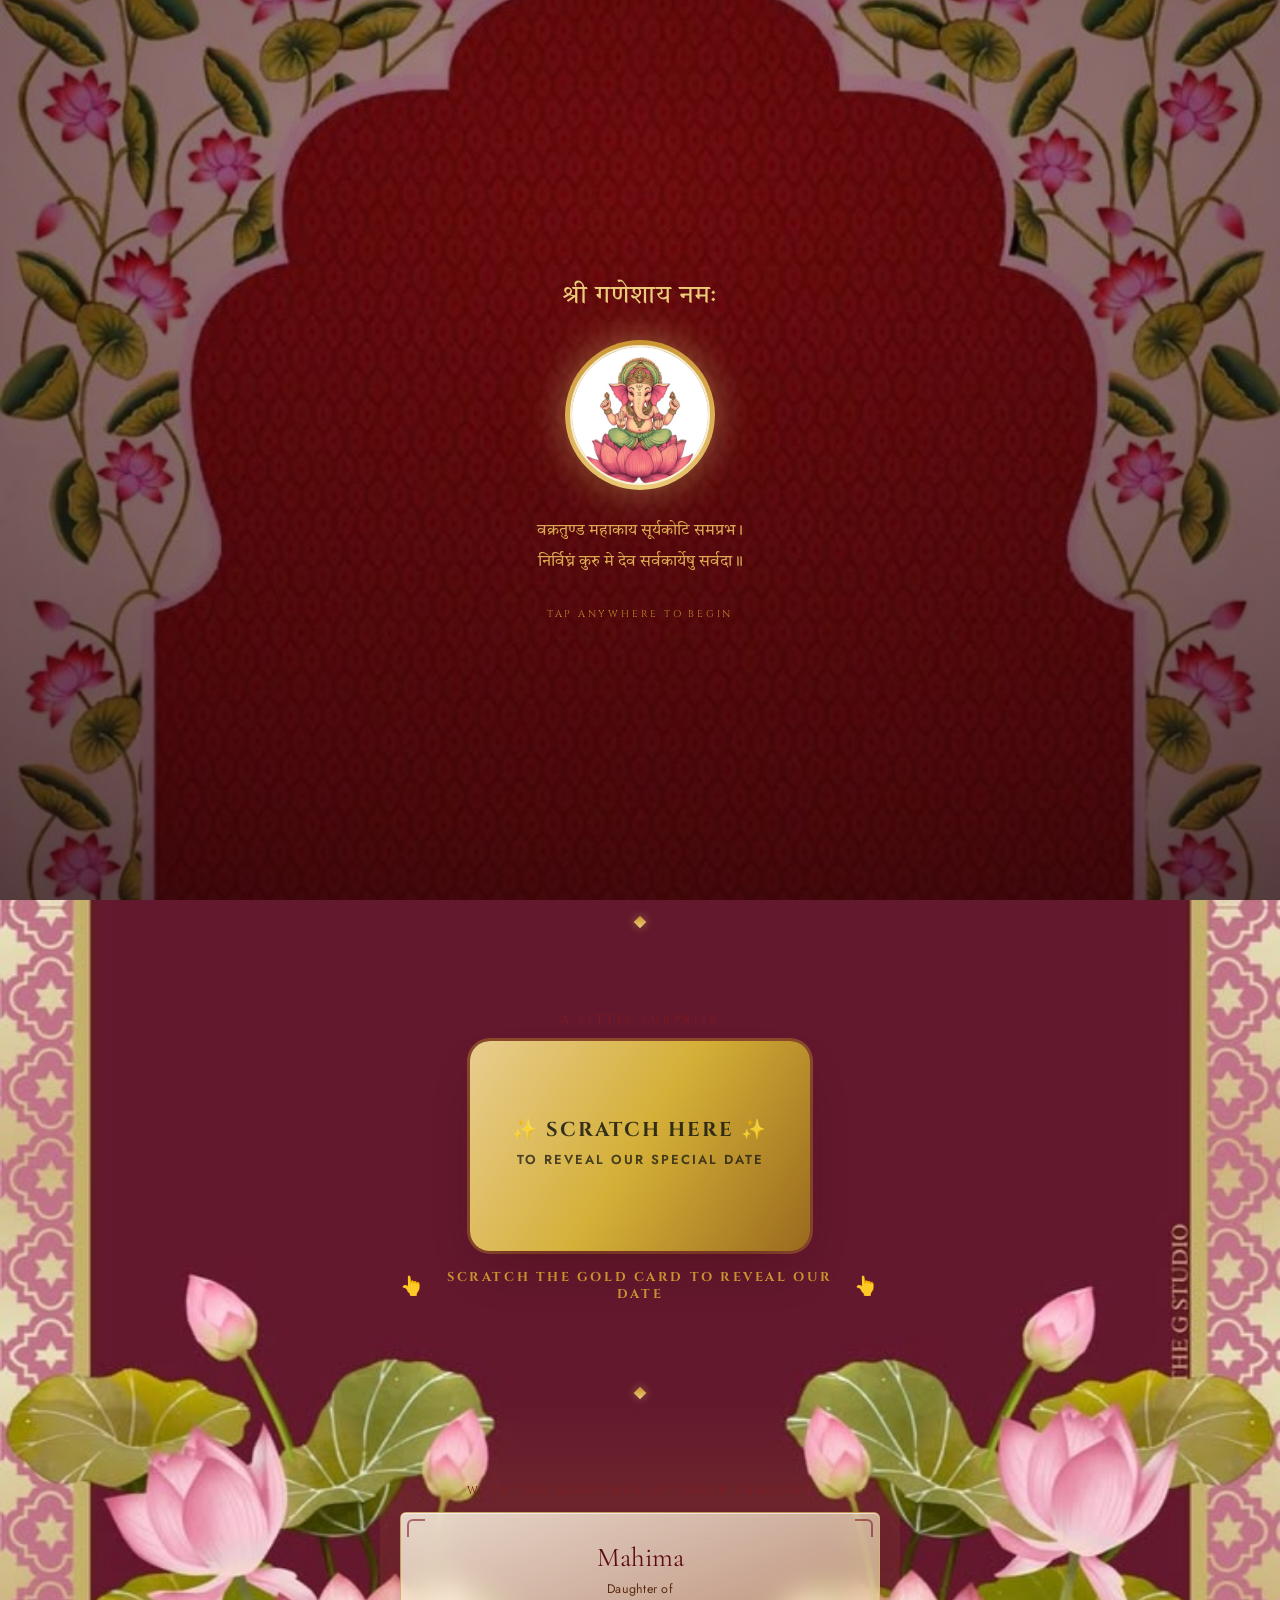
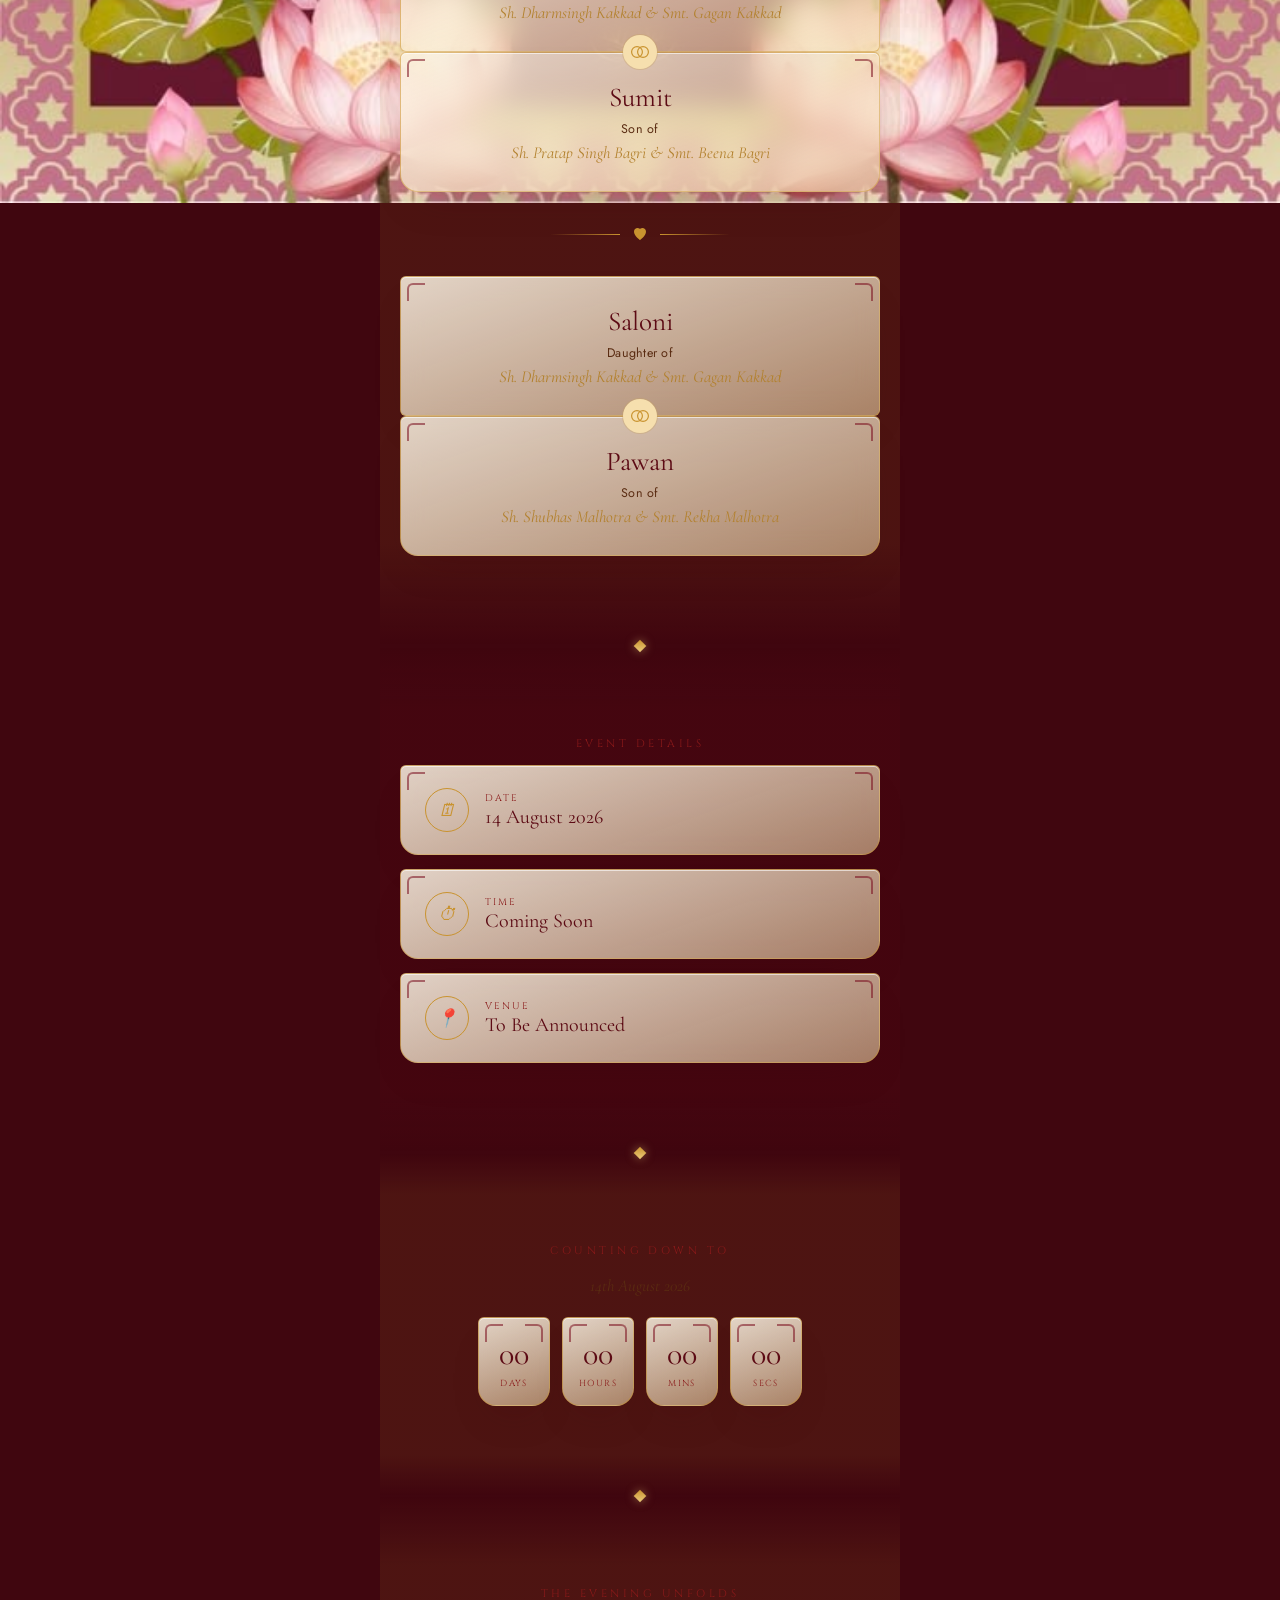
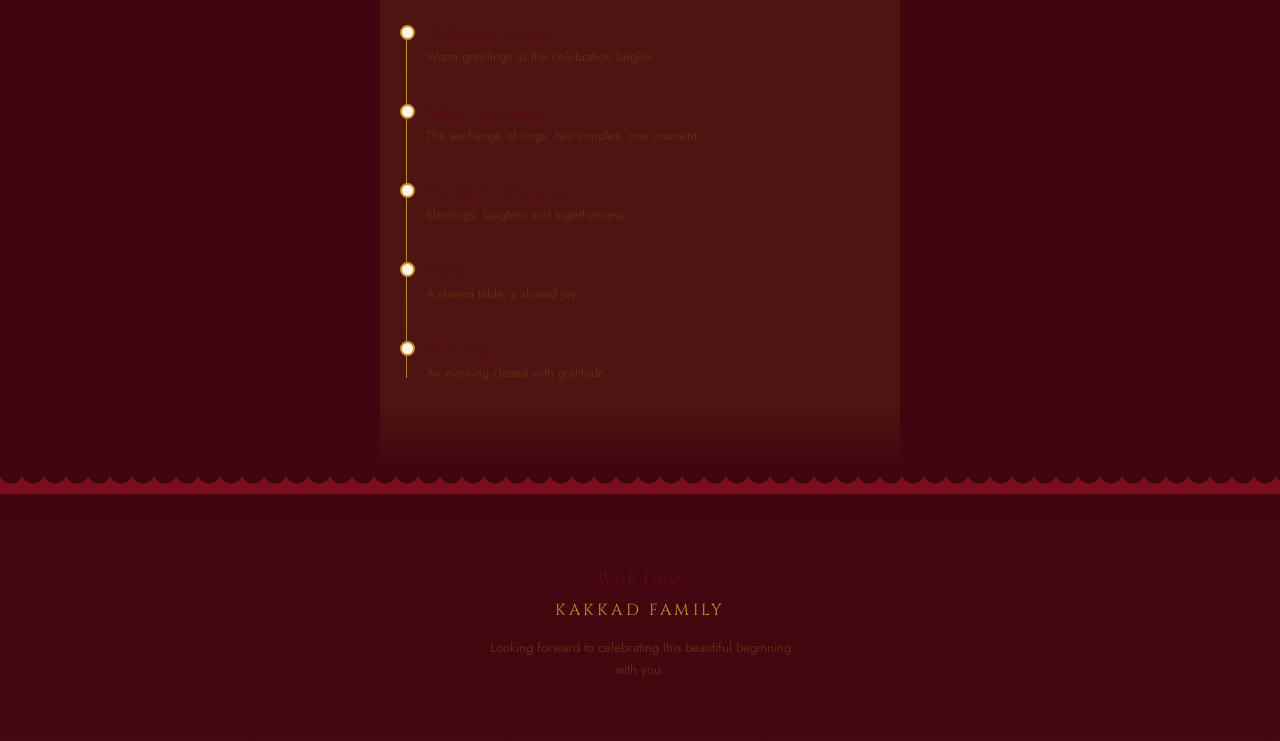
==== index (1).html @ 4d9c2ace "Add files via upload" ====
<!DOCTYPE html>
<html lang="en">
<head>
<meta charset="UTF-8">
<meta name="viewport" content="width=device-width, initial-scale=1.0, maximum-scale=1, user-scalable=no">
<title>Mahima &amp; Sumit • Saloni &amp; Pawan — Engagement</title>

<!-- ============================================================
     FONTS
     Cormorant Garamond  -> emotional display serif (names, shlok translation, big moments)
     Cinzel               -> ceremonial small caps for eyebrows / labels
     Jost                 -> clean body sans, mobile legible
     Tiro Devanagari Hindi-> for the Sanskrit invocation
============================================================ -->
<link rel="preconnect" href="https://fonts.googleapis.com">
<link rel="preconnect" href="https://fonts.gstatic.com" crossorigin>
<link href="https://fonts.googleapis.com/css2?family=Cormorant+Garamond:ital,wght@0,400;0,500;0,600;1,500&family=Cinzel:wght@500;600&family=Jost:wght@300;400;500&family=Tiro+Devanagari+Hindi&display=swap" rel="stylesheet">

<style>
/* ============================================================
   0. TOKENS
============================================================ */
:root{
  --forest:#5c0a14;
  --forest-2:#2b0509;
  --olive:#8a1a1a;
  --sage:#b3822f;
  --cream:#f6dfae;
  --ivory:#fdf6e6;
  --champagne:#c9932f;
  --champagne-soft:#eccb7a;
  --blush:#e7b95a;
  --beige:#d8b978;
  --ink:#2a1206;
  --ink-soft:#5a2c12;
  --maroon:#7a0d1e;
  --maroon-deep:#40060f;
  --royal-blue:#12305c;

  --display: 'Cormorant Garamond', serif;
  --eyebrow: 'Cinzel', serif;
  --body: 'Jost', sans-serif;
  --deva: 'Tiro Devanagari Hindi', serif;

  --ease: cubic-bezier(.22,.61,.36,1);
}

*{box-sizing:border-box; margin:0; padding:0;}
html{scroll-behavior:smooth;}
body{
  font-family:var(--body);
  color:var(--ink);
  overflow-x:hidden;
  -webkit-font-smoothing:antialiased;
  background-image:url('bg-maroon-lotus.jpg');
  background-size:cover;
  background-position:center top;
  background-repeat:no-repeat;
  background-attachment:fixed;
  background-color:var(--maroon-deep);
}
/* Soft dark veil over the real photo background so text stays readable */
body::before{
  content:'';
  position:fixed; inset:0; z-index:0; pointer-events:none;
  background:
    linear-gradient(180deg, rgba(20,3,7,.55) 0%, rgba(20,3,7,.28) 14%, rgba(253,246,230,.94) 30%, rgba(253,246,230,.97) 92%, rgba(20,3,7,.35) 100%);
}
img{max-width:100%; display:block;}
section{position:relative; z-index:1; padding:90px 20px; max-width:520px; margin:0 auto;}

.eyebrow{
  font-family:var(--eyebrow);
  letter-spacing:.32em;
  font-size:.68rem;
  text-transform:uppercase;
  color:var(--olive);
  text-align:center;
  display:block;
  margin-bottom:14px;
}
.divider{
  width:1px; height:46px;
  background:linear-gradient(to bottom, transparent, var(--champagne), transparent);
  margin:26px auto;
}
.divider-h{
  width:70px; height:1px;
  background:linear-gradient(to right, transparent, var(--champagne), transparent);
  margin:22px auto;
}

@media (prefers-reduced-motion: reduce){
  *{animation-duration:.001ms !important; animation-iteration-count:1 !important; transition-duration:.001ms !important;}
}

/* ============================================================
   0b. JHAROKHA ARCADE BAND — a repeating carved-arch balustrade,
   used to frame the top and bottom of the page like a palace facade
============================================================ */
.jharokha-arcade{
  position:relative; z-index:1;
  height:22px; width:100%;
  background-color: var(--maroon);
  -webkit-mask-image: radial-gradient(circle at 11px 22px, transparent 11px, #000 12px);
  mask-image: radial-gradient(circle at 11px 22px, transparent 11px, #000 12px);
  -webkit-mask-size:22px 22px; mask-size:22px 22px;
  -webkit-mask-repeat:repeat-x; mask-repeat:repeat-x;
  box-shadow:0 2px 10px rgba(64,6,15,.35);
}
.jharokha-arcade.flip{
  transform:scaleY(-1);
}

/* ============================================================
   1. AMBIENT FLORAL / PARTICLE LAYER (shared across page)
============================================================ */
#ambient{
  position:fixed; inset:0; pointer-events:none; z-index:2; overflow:hidden;
}
.leaf, .petal{
  position:absolute; opacity:0; will-change:transform, opacity;
  animation: drift 16s linear infinite;
}
@keyframes drift{
  0%{ transform:translateY(-8vh) translateX(0) rotate(0deg); opacity:0; }
  8%{ opacity:.55; }
  92%{ opacity:.4; }
  100%{ transform:translateY(108vh) translateX(24px) rotate(200deg); opacity:0; }
}

/* ============================================================
   2. OPENING SEQUENCE
============================================================ */
#intro{
  position:fixed; inset:0; z-index:100;
  background-image:url('bg-red-lotus.jpg');
  background-size:cover;
  background-position:center;
  display:flex; align-items:center; justify-content:center;
  transition:opacity 1.4s var(--ease), visibility 1.4s var(--ease);
}
#intro::before{
  content:'';
  position:absolute; inset:0; pointer-events:none;
  background:radial-gradient(120% 120% at 50% 20%, rgba(20,3,7,.35) 0%, rgba(20,3,7,.62) 60%, rgba(20,3,7,.85) 100%);
}
#intro.hide{opacity:0; visibility:hidden; pointer-events:none;}
.intro-inner{
  text-align:center; padding:32px; max-width:420px;
  opacity:0; transform:translateY(14px);
  animation: introFade 1.4s var(--ease) forwards;
}
@keyframes introFade{ to{opacity:1; transform:translateY(0);} }

.intro-mantra{
  font-family:var(--deva);
  font-size:1.65rem;
  color:var(--champagne-soft);
  letter-spacing:.02em;
  margin-bottom:26px;
}
.ganesh-frame{
  width:150px; height:150px; border-radius:50%;
  margin:0 auto 26px;
  padding:5px;
  background:conic-gradient(from 0deg, var(--champagne), var(--champagne-soft), var(--champagne));
  box-shadow:0 0 34px rgba(201,164,99,.45), 0 0 70px rgba(201,164,99,.18);
  animation: floatY 5s ease-in-out infinite;
}
.ganesh-frame .inner{
  width:100%; height:100%; border-radius:50%; overflow:hidden;
  border:2px solid rgba(251,248,240,.85);
}
.ganesh-frame img{ width:100%; height:100%; object-fit:cover; }
@keyframes floatY{ 0%,100%{transform:translateY(0);} 50%{transform:translateY(-10px);} }

.intro-shlok{
  font-family:var(--deva);
  font-size:1rem;
  line-height:1.9;
  color:var(--blush);
  opacity:0;
  animation: shlokFade 1.6s var(--ease) forwards;
  animation-delay:1.1s;
}
@keyframes shlokFade{ to{opacity:.92;} }

.intro-tap{
  margin-top:30px;
  font-family:var(--eyebrow);
  font-size:.62rem;
  letter-spacing:.28em;
  text-transform:uppercase;
  color:var(--champagne);
  opacity:0;
  animation: shlokFade 1.2s var(--ease) forwards;
  animation-delay:2.6s;
}

/* ============================================================
   3. HERO / INVITATION
============================================================ */
#hero{
  min-height:100vh;
  display:flex; flex-direction:column; align-items:center; justify-content:center;
  text-align:center;
  padding-top:70px;
}
.hero-illustration{
  display:flex; align-items:center; justify-content:center;
  margin-bottom:8px;
  position:relative;
}
/* Jharokha arch — a carved palace-window silhouette framing the couple portrait */
.hero-illustration::before{
  content:'';
  position:absolute;
  top:-14px; left:50%; transform:translateX(-50%);
  width:236px; height:260px;
  background:
    radial-gradient(120% 90% at 50% 38%, rgba(253,246,230,.9), rgba(253,246,230,0) 62%);
  border:2px solid var(--champagne);
  border-radius:118px 118px 14px 14px;
  box-shadow:
    0 0 0 6px rgba(122,13,30,.06),
    inset 0 0 0 1px rgba(122,13,30,.25),
    0 18px 40px -18px rgba(64,6,15,.45);
  pointer-events:none;
}
.hero-illustration::after{
  content:'';
  position:absolute;
  top:-4px; left:50%; transform:translateX(-50%);
  width:216px; height:240px;
  border:1px dashed rgba(122,13,30,.35);
  border-radius:108px 108px 10px 10px;
  pointer-events:none;
}
.couple-illustration{
  width:200px; height:auto;
  filter:drop-shadow(0 18px 26px rgba(64,6,15,.28));
  animation: floatY 6s ease-in-out infinite;
  position:relative;
  border-radius:100px 100px 8px 8px;
}

.hero-kicker{
  font-family:var(--eyebrow);
  font-size:.66rem;
  letter-spacing:.3em;
  text-transform:uppercase;
  color:var(--olive);
  margin:22px 0 6px;
}
.hero-line{
  font-family:var(--display);
  font-style:italic;
  font-size:1.05rem;
  color:var(--ink-soft);
  line-height:1.7;
  max-width:340px;
  margin:0 auto 8px;
}
.hero-names{
  font-family:var(--display);
  font-size:2.5rem;
  color:var(--forest);
  line-height:1.25;
  margin:14px 0;
}
.hero-names .amp{ color:var(--champagne); font-style:italic; font-size:1.6rem; }
.hero-and{
  font-family:var(--eyebrow);
  font-size:.7rem;
  letter-spacing:.3em;
  color:var(--sage);
  margin:8px 0;
}

.reveal{
  opacity:0; transform:translateY(26px);
  transition:opacity 1s var(--ease), transform 1s var(--ease);
}
.reveal.in{ opacity:1; transform:translateY(0); }

/* ============================================================
   4. GLASS CARD (shared)
============================================================ */
.glass{
  background:linear-gradient(160deg, rgba(253,246,230,.85), rgba(246,223,174,.55));
  backdrop-filter:blur(14px);
  -webkit-backdrop-filter:blur(14px);
  border:1px solid rgba(201,147,47,.5);
  border-radius:6px 6px 18px 18px;
  box-shadow:0 20px 40px -20px rgba(64,6,15,.35), inset 0 1px 0 rgba(255,255,255,.6);
  position:relative;
}
/* carved jharokha corner brackets */
.glass::before, .glass::after{
  content:'';
  position:absolute; top:6px; width:16px; height:16px;
  border-top:2px solid var(--maroon); pointer-events:none; opacity:.55;
}
.glass::before{ left:6px; border-left:2px solid var(--maroon); border-radius:6px 0 0 0; }
.glass::after{ right:6px; border-right:2px solid var(--maroon); border-radius:0 6px 0 0; }

/* ============================================================
   5. SCRATCH CARD
============================================================ */
#scratch-section{ text-align:center; }
.scratch-wrap{
  position:relative;
  width:100%; max-width:340px; height:210px;
  margin:0 auto;
  border-radius:20px;
  overflow:hidden;
  box-shadow:0 24px 50px -18px rgba(64,6,15,.45), 0 0 0 3px rgba(201,147,47,.4);
  animation: scratchGlow 2.2s ease-in-out infinite;
}
@keyframes scratchGlow{
  0%,100%{ box-shadow:0 24px 50px -18px rgba(64,6,15,.45), 0 0 0 3px rgba(201,147,47,.35), 0 0 18px 2px rgba(201,147,47,.25); }
  50%{ box-shadow:0 24px 50px -18px rgba(64,6,15,.45), 0 0 0 3px rgba(201,147,47,.7), 0 0 32px 8px rgba(201,147,47,.6); }
}
.scratch-reveal{
  position:absolute; inset:0;
  display:flex; flex-direction:column; align-items:center; justify-content:center;
  background:linear-gradient(160deg, var(--forest-2), var(--forest));
  color:var(--champagne-soft);
}
.scratch-reveal .date-big{
  font-family:var(--display); font-size:2.5rem; color:var(--ivory); margin:6px 0;
}
.scratch-reveal .date-sub{
  font-family:var(--eyebrow); font-size:.62rem; letter-spacing:.28em; text-transform:uppercase;
}
#scratch-canvas{
  position:absolute; inset:0; touch-action:none; cursor:pointer;
}
.scratch-hint{
  margin-top:18px;
  font-family:var(--eyebrow);
  font-size:.8rem;
  letter-spacing:.2em;
  color:var(--champagne);
  text-transform:uppercase;
  font-weight:700;
  display:flex;
  align-items:center;
  justify-content:center;
  gap:10px;
  animation: hintPulse 1.6s ease-in-out infinite;
}
.scratch-hint .finger{
  font-size:1.15rem;
  animation: fingerTap 1.6s ease-in-out infinite;
}
@keyframes hintPulse{
  0%,100%{ opacity:.7; transform:scale(1); }
  50%{ opacity:1; transform:scale(1.06); }
}
@keyframes fingerTap{
  0%,100%{ transform:translateY(0) rotate(0deg); }
  50%{ transform:translateY(4px) rotate(-8deg); }
}
.sparkle{
  position:absolute; width:6px; height:6px; border-radius:50%;
  background:var(--champagne-soft);
  opacity:0;
  pointer-events:none;
}

/* ============================================================
   5b. SECTION TINTS + ORNAMENTS (adds visual rhythm/depth)
============================================================ */
#family, #countdown, #timeline{
  background:linear-gradient(180deg, rgba(255,255,255,0) 0%, rgba(201,147,47,.10) 12%, rgba(201,147,47,.10) 88%, rgba(255,255,255,0) 100%);
}
#details{
  background:linear-gradient(180deg, rgba(255,255,255,0) 0%, rgba(122,13,30,.08) 12%, rgba(122,13,30,.08) 88%, rgba(255,255,255,0) 100%);
}
section::before{
  content:'';
  position:absolute; left:50%; top:0; transform:translate(-50%,-50%) rotate(45deg);
  width:9px; height:9px;
  background:linear-gradient(135deg, var(--champagne), var(--champagne-soft));
  box-shadow:0 0 10px rgba(201,164,99,.6);
}
#hero::before{ display:none; }

/* ============================================================
   6. FAMILY SECTION
============================================================ */
.family-grid{ display:flex; flex-direction:column; gap:18px; margin-top:10px; }
.family-card{
  padding:28px 24px; text-align:center;
}
.family-card .who{
  font-family:var(--display); font-size:1.7rem; color:var(--forest); margin-bottom:6px;
}
.family-card .rel{
  font-family:var(--body); font-size:.78rem; color:var(--ink-soft); letter-spacing:.02em;
}
.family-card .parents{
  font-family:var(--display); font-style:italic; font-size:1.05rem; color:var(--sage); margin-top:4px;
}

/* couple pairing — two family cards visually bound together as one unit */
.couple-pair{
  display:flex; flex-direction:column; align-items:stretch;
  position:relative;
}
.couple-pair .family-card{ position:relative; z-index:1; }
.couple-pair .family-card:first-child{ border-bottom-left-radius:6px; border-bottom-right-radius:6px; }
.couple-pair .family-card:last-child{ border-top-left-radius:6px; border-top-right-radius:6px; }
.pair-connector{
  display:flex; align-items:center; justify-content:center;
  height:0; position:relative; z-index:2;
  margin:0 auto;
}
.pair-connector svg{
  background:var(--cream);
  border-radius:50%;
  padding:5px;
  box-shadow:0 0 0 1px rgba(201,164,99,.35);
}

/* clear divider between the two couples */
.couple-divider{
  display:flex; align-items:center; justify-content:center; gap:12px;
  margin:34px 0;
}
.couple-divider .line{
  flex:1; max-width:70px; height:1px;
  background:linear-gradient(to right, transparent, var(--champagne));
}
.couple-divider .line:last-child{
  background:linear-gradient(to left, transparent, var(--champagne));
}

.family-heading{
  font-family:var(--eyebrow); font-size:.68rem; letter-spacing:.28em;
  text-transform:uppercase; color:var(--champagne); text-align:center; margin:36px 0 14px;
}
.family-heading:first-of-type{ margin-top:0; }

/* ============================================================
   7. EVENT DETAIL CARDS
============================================================ */
.details-grid{ display:flex; flex-direction:column; gap:14px; margin-top:10px; }
.detail-card{
  padding:22px 24px; display:flex; align-items:center; gap:16px;
}
.detail-icon{
  width:44px; height:44px; border-radius:50%; flex:none;
  border:1px solid var(--champagne);
  display:flex; align-items:center; justify-content:center;
  color:var(--champagne); font-family:var(--display); font-style:italic; font-size:1.1rem;
}
.detail-card .label{ font-family:var(--eyebrow); font-size:.6rem; letter-spacing:.2em; color:var(--olive); text-transform:uppercase; }
.detail-card .value{ font-family:var(--display); font-size:1.25rem; color:var(--forest); }

/* ============================================================
   8. COUNTDOWN
============================================================ */
#countdown{ text-align:center; }
.countdown-grid{ display:flex; justify-content:center; gap:12px; margin-top:16px; }
.count-box{
  width:72px; padding:16px 0; text-align:center;
}
.count-box .num{ font-family:var(--display); font-size:2rem; color:var(--forest); }
.count-box .lab{ font-family:var(--eyebrow); font-size:.55rem; letter-spacing:.16em; color:var(--olive); text-transform:uppercase; margin-top:4px; }

/* ============================================================
   9. TIMELINE
============================================================ */
.timeline{ position:relative; margin-top:20px; padding-left:26px; }
.timeline::before{
  content:''; position:absolute; left:6px; top:4px; bottom:4px; width:1px;
  background:linear-gradient(to bottom, var(--champagne), var(--sage));
}
.t-item{
  position:relative; padding-bottom:34px;
}
.t-item:last-child{ padding-bottom:0; }
.t-item::before{
  content:''; position:absolute; left:-26px; top:4px; width:11px; height:11px; border-radius:50%;
  background:var(--ivory); border:2px solid var(--champagne);
}
.t-item .t-title{ font-family:var(--display); font-size:1.25rem; color:var(--forest); }
.t-item .t-desc{ font-family:var(--body); font-size:.8rem; color:var(--ink-soft); margin-top:2px; }

/* ============================================================
   10. MUSIC BUTTON
============================================================ */
#music-btn{
  position:fixed; bottom:22px; right:20px; z-index:50;
  width:50px; height:50px; border-radius:50%;
  background:var(--forest); color:var(--champagne-soft);
  display:flex; align-items:center; justify-content:center;
  border:1px solid rgba(201,164,99,.5);
  box-shadow:0 10px 24px -8px rgba(64,6,15,.5);
  cursor:pointer;
}
#music-btn svg{ width:20px; height:20px; }
#music-btn .bar{ animation: eq 1s ease-in-out infinite; transform-origin:bottom; }
#music-btn.paused .bar{ animation-play-state:paused; }
@keyframes eq{ 0%,100%{transform:scaleY(.4);} 50%{transform:scaleY(1);} }

/* ============================================================
   11. FOOTER
============================================================ */
footer{
  text-align:center; padding:70px 20px 60px;
  background:linear-gradient(180deg, transparent, rgba(122,13,30,.08));
}
footer .with-love{ font-family:var(--display); font-style:italic; font-size:1.4rem; color:var(--forest); }
footer .fam-name{ font-family:var(--eyebrow); font-size:1rem; letter-spacing:.2em; color:var(--champagne); margin:8px 0 16px; text-transform:uppercase; }
footer .note{ font-family:var(--body); font-size:.82rem; color:var(--ink-soft); max-width:320px; margin:0 auto; line-height:1.7; }

/* small screens fine-tuning */
@media (max-width:360px){
  .hero-names{ font-size:2.1rem; }
  .scratch-wrap{ height:190px; }
}
</style>
</head>
<body>

<!-- ============================================================
     AMBIENT DECOR LAYER — floating leaves / petals, generated by JS
============================================================ -->
<div id="ambient"></div>
<div class="jharokha-arcade" aria-hidden="true"></div>

<!-- ============================================================
     OPENING SEQUENCE
============================================================ -->
<div id="intro">
  <div class="intro-inner">
    <div class="intro-mantra">श्री गणेशाय नमः</div>
    <div class="ganesh-frame">
      <div class="inner">
        <!-- Ganesh Ji image (provided by couple) -->
        <img src="[data-uri]" alt="Shree Ganesh">
      </div>
    </div>
    <div class="intro-shlok">
      वक्रतुण्ड महाकाय सूर्यकोटि समप्रभ।<br>
      निर्विघ्नं कुरु मे देव सर्वकार्येषु सर्वदा॥
    </div>
    <div class="intro-tap">Tap anywhere to begin</div>
  </div>
</div>

<!-- ============================================================
     HERO — INVITATION OPENING
============================================================ -->
<section id="hero">
  <div class="hero-illustration reveal">
    <!-- Couple illustration (provided by couple) -->
    <img src="[data-uri]" alt="Engagement illustration" class="couple-illustration">
  </div>

  <div class="eyebrow reveal">Together With Their Beloved Families</div>
  <p class="hero-line reveal">request the honour of your presence<br>to celebrate the Engagement Ceremony of</p>

  <div class="divider-h reveal"></div>

  <div class="hero-names reveal">Mahima <span class="amp">&amp;</span> Sumit</div>
  <div class="hero-and reveal">and</div>
  <div class="hero-names reveal">Saloni <span class="amp">&amp;</span> Pawan</div>

  <div class="divider reveal"></div>
  <div class="eyebrow reveal" style="margin-bottom:0;">A New Beginning, Together</div>
</section>

<!-- ============================================================
     SCRATCH CARD — signature interactive moment
============================================================ -->
<section id="scratch-section">
  <span class="eyebrow reveal">A Little Surprise</span>
  <div class="scratch-wrap reveal" id="scratchWrap">
    <div class="scratch-reveal">
      <div class="date-sub">Celebrate With Us</div>
      <div class="date-big">14 August 2026</div>
      <div class="date-sub">Save The Date</div>
    </div>
    <canvas id="scratch-canvas"></canvas>
  </div>
  <div class="scratch-hint reveal"><span class="finger">👆</span>Scratch the gold card to reveal our date<span class="finger">👆</span></div>
</section>

<!-- ============================================================
     FAMILY SECTION
============================================================ -->
<section id="family">
  <span class="eyebrow reveal">With The Blessings Of Their Families</span>

  <div class="couple-pair reveal">
    <div class="family-card glass">
      <div class="who">Mahima</div>
      <div class="rel">Daughter of</div>
      <div class="parents">Sh. Dharmsingh Kakkad &amp; Smt. Gagan Kakkad</div>
    </div>
    <div class="pair-connector">
      <svg viewBox="0 0 40 40" width="34" height="34"><circle cx="15" cy="20" r="9" fill="none" stroke="#c9932f" stroke-width="2"/><circle cx="25" cy="20" r="9" fill="none" stroke="#c9932f" stroke-width="2"/></svg>
    </div>
    <div class="family-card glass">
      <div class="who">Sumit</div>
      <div class="rel">Son of</div>
      <div class="parents">Sh. Pratap Singh Bagri &amp; Smt. Beena Bagri</div>
    </div>
  </div>

  <div class="couple-divider reveal">
    <span class="line"></span>
    <svg viewBox="0 0 24 24" width="16" height="16"><path d="M12 21C12 21 3 14.5 3 8.5C3 5 5.5 3 8.5 3C10.5 3 12 4.5 12 4.5C12 4.5 13.5 3 15.5 3C18.5 3 21 5 21 8.5C21 14.5 12 21 12 21Z" fill="#c9932f"/></svg>
    <span class="line"></span>
  </div>

  <div class="couple-pair reveal">
    <div class="family-card glass">
      <div class="who">Saloni</div>
      <div class="rel">Daughter of</div>
      <div class="parents">Sh. Dharmsingh Kakkad &amp; Smt. Gagan Kakkad</div>
    </div>
    <div class="pair-connector">
      <svg viewBox="0 0 40 40" width="34" height="34"><circle cx="15" cy="20" r="9" fill="none" stroke="#c9932f" stroke-width="2"/><circle cx="25" cy="20" r="9" fill="none" stroke="#c9932f" stroke-width="2"/></svg>
    </div>
    <div class="family-card glass">
      <div class="who">Pawan</div>
      <div class="rel">Son of</div>
      <div class="parents">Sh. Shubhas Malhotra &amp; Smt. Rekha Malhotra</div>
    </div>
  </div>
</section>

<!-- ============================================================
     EVENT DETAILS
============================================================ -->
<section id="details">
  <span class="eyebrow reveal">Event Details</span>
  <div class="details-grid">
    <div class="detail-card glass reveal">
      <div class="detail-icon">🗓</div>
      <div><div class="label">Date</div><div class="value">14 August 2026</div></div>
    </div>
    <div class="detail-card glass reveal">
      <div class="detail-icon">⏱</div>
      <div><div class="label">Time</div><div class="value">Coming Soon</div></div>
    </div>
    <div class="detail-card glass reveal">
      <div class="detail-icon">📍</div>
      <div><div class="label">Venue</div><div class="value">To Be Announced</div></div>
    </div>
  </div>
</section>

<!-- ============================================================
     COUNTDOWN
============================================================ -->
<section id="countdown">
  <span class="eyebrow reveal">Counting Down To</span>
  <p class="hero-line reveal" style="margin-bottom:0;">14th August 2026</p>
  <div class="countdown-grid reveal">
    <div class="count-box glass"><div class="num" id="cd-days">00</div><div class="lab">Days</div></div>
    <div class="count-box glass"><div class="num" id="cd-hours">00</div><div class="lab">Hours</div></div>
    <div class="count-box glass"><div class="num" id="cd-mins">00</div><div class="lab">Mins</div></div>
    <div class="count-box glass"><div class="num" id="cd-secs">00</div><div class="lab">Secs</div></div>
  </div>
</section>

<!-- ============================================================
     TIMELINE
============================================================ -->
<section id="timeline">
  <span class="eyebrow reveal">The Evening Unfolds</span>
  <div class="timeline">
    <div class="t-item reveal"><div class="t-title">Welcome Guests</div><div class="t-desc">Warm greetings as the celebration begins</div></div>
    <div class="t-item reveal"><div class="t-title">Ring Ceremony</div><div class="t-desc">The exchange of rings, two couples, one moment</div></div>
    <div class="t-item reveal"><div class="t-title">Family Celebration</div><div class="t-desc">Blessings, laughter and togetherness</div></div>
    <div class="t-item reveal"><div class="t-title">Dinner</div><div class="t-desc">A shared table, a shared joy</div></div>
    <div class="t-item reveal"><div class="t-title">Blessings</div><div class="t-desc">An evening closed with gratitude</div></div>
  </div>
</section>

<!-- ============================================================
     FOOTER
============================================================ -->
<div class="jharokha-arcade flip" aria-hidden="true"></div>
<footer>
  <div class="with-love reveal">With Love,</div>
  <div class="fam-name reveal">Kakkad Family</div>
  <p class="note reveal">Looking forward to celebrating this beautiful beginning with you.</p>
</footer>

<!-- ============================================================
     MUSIC TOGGLE — placeholder audio, replace src below
============================================================ -->
<div id="music-btn" class="paused" role="button" aria-label="Toggle music">
  <svg viewBox="0 0 24 24"><rect class="bar" x="4" y="10" width="3" height="8" fill="currentColor"/><rect class="bar" x="10.5" y="6" width="3" height="16" fill="currentColor" style="animation-delay:.2s"/><rect class="bar" x="17" y="9" width="3" height="10" fill="currentColor" style="animation-delay:.4s"/></svg>
</div>
<!-- Replace the src below with your own audio file -->
<audio id="bg-music" loop src="[data-uri]"></audio>

<script>
/* ============================================================
   1. INTRO SEQUENCE
============================================================ */
const intro = document.getElementById('intro');
function dismissIntro(){
  intro.classList.add('hide');
  document.body.style.overflow = 'auto';
}
document.body.style.overflow = 'hidden';
intro.addEventListener('click', dismissIntro);
setTimeout(dismissIntro, 5200); // auto-transition after the shlok has been read

/* ============================================================
   2. SCROLL REVEAL
============================================================ */
const revealEls = document.querySelectorAll('.reveal');
const io = new IntersectionObserver((entries)=>{
  entries.forEach(e=>{
    if(e.isIntersecting){ e.target.classList.add('in'); io.unobserve(e.target); }
  });
}, { threshold:.2 });
revealEls.forEach((el,i)=>{ el.style.transitionDelay = (i%4)*0.08 + 's'; io.observe(el); });

/* ============================================================
   3. AMBIENT FLOATING LEAVES / PETALS
============================================================ */
const ambient = document.getElementById('ambient');
const isMobile = window.innerWidth < 640;
const count = isMobile ? 8 : 14;
const shapes = [
  // paisley / mango motif (kairi), a classic Rajasthani ornament
  `<svg width="18" height="18" viewBox="0 0 24 24"><path d="M12 2C7 2 5 7 7 11C8.5 14 12 14 12 18C12 20 10 21 10 21C15 22 18 18 17 13C16 9 12 9 12 6C12 4.5 13 3 13 3C13 3 12.5 2 12 2Z" fill="#c9932f"/></svg>`,
  // small diya/petal
  `<svg width="14" height="14" viewBox="0 0 24 24"><ellipse cx="12" cy="12" rx="10" ry="6" fill="#7a0d1e" opacity=".65"/></svg>`,
  // tiny gold dot
  `<svg width="6" height="6" viewBox="0 0 10 10"><circle cx="5" cy="5" r="5" fill="#d4af37"/></svg>`
];
for(let i=0;i<count;i++){
  const el = document.createElement('div');
  el.className = Math.random() > .5 ? 'leaf' : 'petal';
  el.innerHTML = shapes[Math.floor(Math.random()*shapes.length)];
  el.style.left = Math.random()*100 + 'vw';
  el.style.top = (-10 - Math.random()*20) + 'vh';
  el.style.animationDuration = (14 + Math.random()*10) + 's';
  el.style.animationDelay = (Math.random()*14) + 's';
  ambient.appendChild(el);
}

/* ============================================================
   4. SCRATCH CARD
============================================================ */
const canvas = document.getElementById('scratch-canvas');
const ctx = canvas.getContext('2d');
const wrap = document.getElementById('scratchWrap');
let scratchDone = false;

function sizeCanvas(){
  const rect = wrap.getBoundingClientRect();
  canvas.width = rect.width;
  canvas.height = rect.height;
  drawScratchSurface();
}
function drawScratchSurface(){
  const g = ctx.createLinearGradient(0,0,canvas.width,canvas.height);
  g.addColorStop(0,'#e9cd8f');
  g.addColorStop(.5,'#d4af37');
  g.addColorStop(1,'#9a6a1e');
  ctx.fillStyle = g;
  ctx.fillRect(0,0,canvas.width,canvas.height);
  ctx.font = '700 20px Cinzel, serif';
  ctx.fillStyle = 'rgba(22,23,17,.85)';
  ctx.textAlign = 'center';
  ctx.letterSpacing = '2px';
  ctx.fillText('✨ SCRATCH HERE ✨', canvas.width/2, canvas.height/2 - 10);
  ctx.font = '600 13px Jost, sans-serif';
  ctx.fillStyle = 'rgba(22,23,17,.75)';
  ctx.fillText('TO REVEAL OUR SPECIAL DATE', canvas.width/2, canvas.height/2 + 18);
}
window.addEventListener('resize', sizeCanvas);
sizeCanvas();

function getPos(e){
  const rect = canvas.getBoundingClientRect();
  const t = e.touches ? e.touches[0] : e;
  return { x: t.clientX - rect.left, y: t.clientY - rect.top };
}
function scratchAt(x,y){
  ctx.globalCompositeOperation = 'destination-out';
  ctx.beginPath();
  ctx.arc(x,y,22,0,Math.PI*2);
  ctx.fill();
}
function checkRevealPercent(){
  const data = ctx.getImageData(0,0,canvas.width,canvas.height).data;
  let cleared = 0;
  const total = data.length/4;
  for(let i=3;i<data.length;i+=4*8){ if(data[i] < 40) cleared++; } // sample every 8th pixel for perf
  return cleared / (total/8);
}
let isDown = false;
function handleMove(e){
  if(!isDown || scratchDone) return;
  e.preventDefault();
  const p = getPos(e);
  scratchAt(p.x, p.y);
  if(checkRevealPercent() > 0.5){
    revealFully();
  }
}
canvas.addEventListener('mousedown', ()=>isDown=true);
canvas.addEventListener('mouseup', ()=>isDown=false);
canvas.addEventListener('mouseleave', ()=>isDown=false);
canvas.addEventListener('mousemove', handleMove);
canvas.addEventListener('touchstart', (e)=>{ isDown=true; handleMove(e); }, {passive:false});
canvas.addEventListener('touchend', ()=>isDown=false);
canvas.addEventListener('touchmove', handleMove, {passive:false});

function revealFully(){
  scratchDone = true;
  canvas.style.transition = 'opacity .8s ease';
  canvas.style.opacity = '0';
  setTimeout(()=> canvas.style.display='none', 800);
  spawnSparkles();
}

function spawnSparkles(){
  const colors = ['#d4af37','#eccb7a','#7a0d1e'];
  for(let i=0;i<26;i++){
    const s = document.createElement('div');
    const isFlower = Math.random() > .6;
    s.style.position = 'absolute';
    s.style.left = Math.random()*100 + '%';
    s.style.top = Math.random()*100 + '%';
    s.style.width = isFlower ? '10px' : '5px';
    s.style.height = s.style.width;
    s.style.borderRadius = '50%';
    s.style.background = colors[Math.floor(Math.random()*colors.length)];
    s.style.zIndex = 5;
    s.style.pointerEvents = 'none';
    s.style.opacity = '0';
    s.style.transition = 'transform 1.1s ease-out, opacity 1.1s ease-out';
    wrap.appendChild(s);
    requestAnimationFrame(()=>{
      s.style.opacity = '1';
      s.style.transform = `translateY(${-40 - Math.random()*40}px) scale(${.6+Math.random()})`;
    });
    setTimeout(()=>{
      s.style.opacity = '0';
      setTimeout(()=> s.remove(), 1000);
    }, 900 + Math.random()*400);
  }
}

/* ============================================================
   5. COUNTDOWN
============================================================ */
const targetDate = new Date('2026-08-14T00:00:00');
function updateCountdown(){
  const now = new Date();
  let diff = targetDate - now;
  if(diff < 0) diff = 0;
  const d = Math.floor(diff/(1000*60*60*24));
  const h = Math.floor((diff/(1000*60*60))%24);
  const m = Math.floor((diff/(1000*60))%60);
  const s = Math.floor((diff/1000)%60);
  document.getElementById('cd-days').textContent = String(d).padStart(2,'0');
  document.getElementById('cd-hours').textContent = String(h).padStart(2,'0');
  document.getElementById('cd-mins').textContent = String(m).padStart(2,'0');
  document.getElementById('cd-secs').textContent = String(s).padStart(2,'0');
}
updateCountdown();
setInterval(updateCountdown, 1000);

/* ============================================================
   6. MUSIC TOGGLE — replace the <audio> src with your own file
============================================================ */
const musicBtn = document.getElementById('music-btn');
const audio = document.getElementById('bg-music');
let playing = false;
musicBtn.addEventListener('click', ()=>{
  if(!playing){
    audio.play().catch(()=>{ /* placeholder file not present yet — add your own audio to enable playback */ });
    musicBtn.classList.remove('paused');
    playing = true;
  } else {
    audio.pause();
    musicBtn.classList.add('paused');
    playing = false;
  }
});
</script>
</body>
</html>
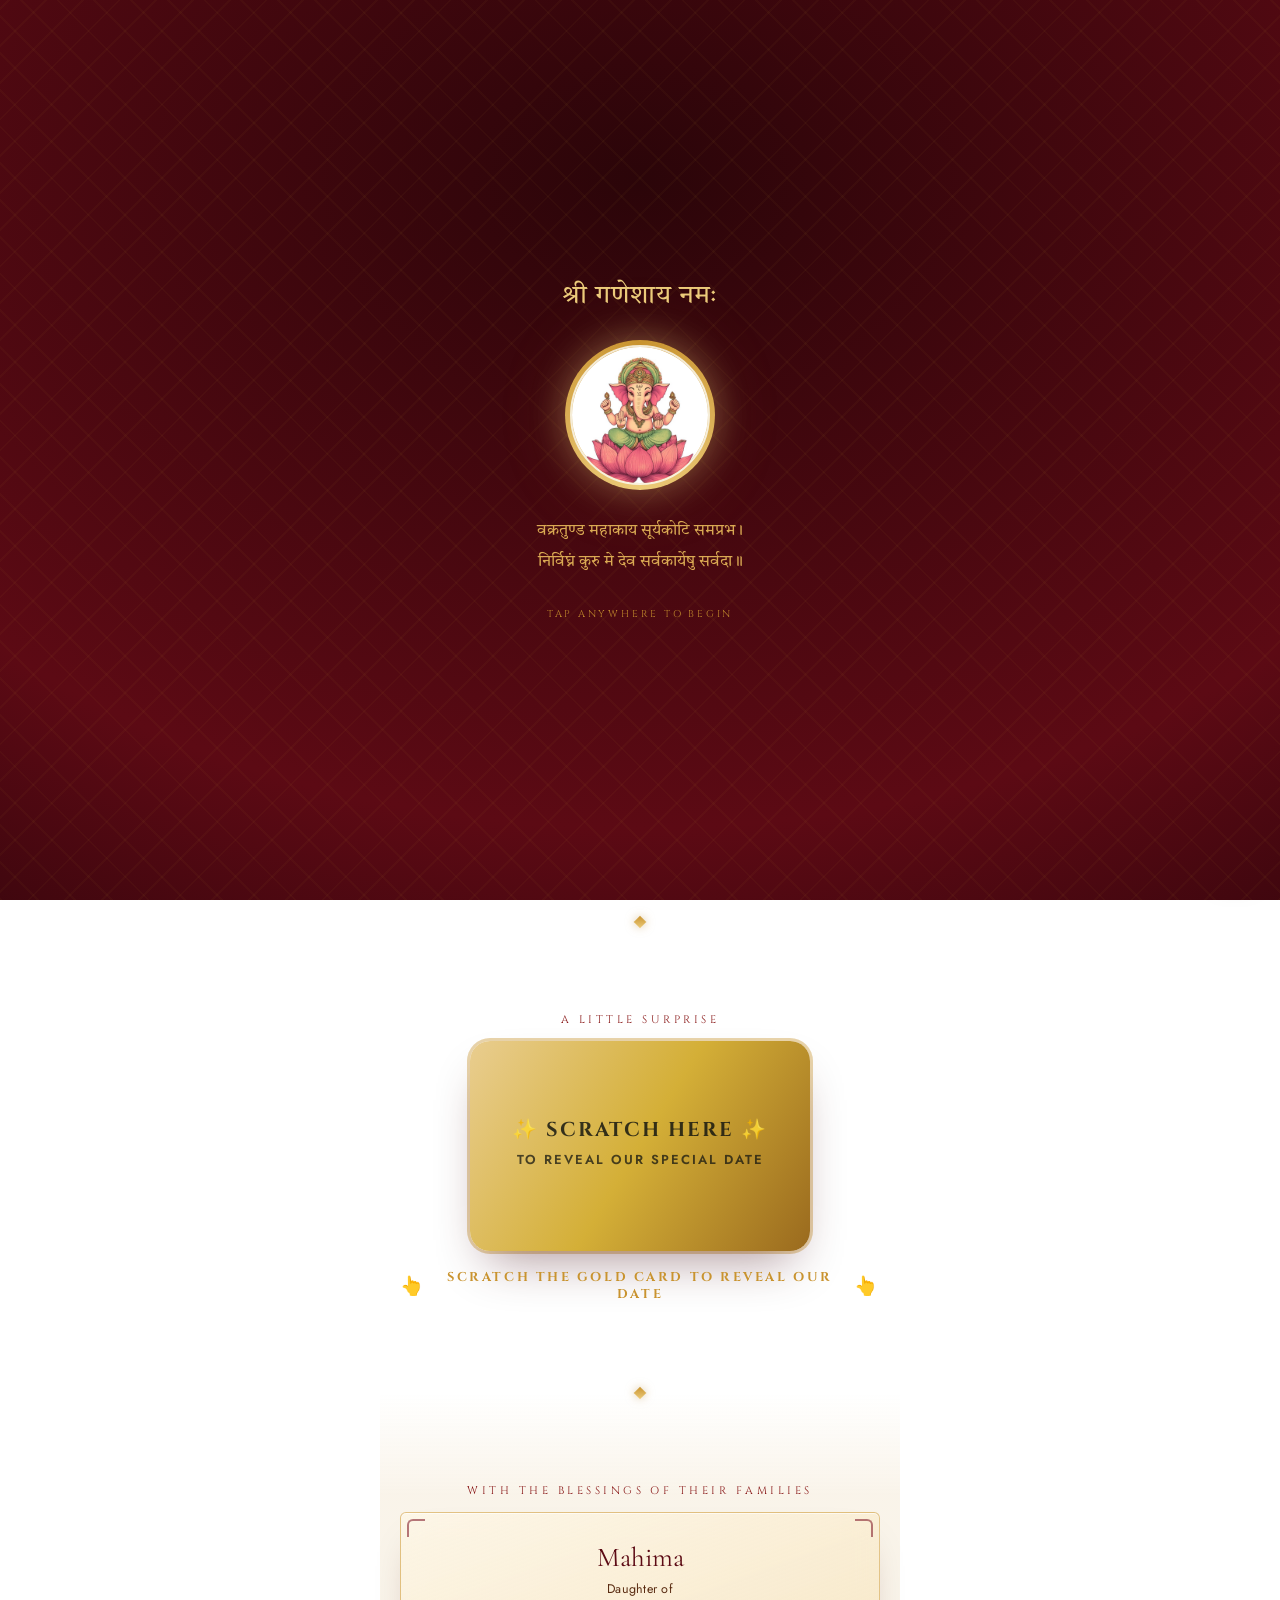
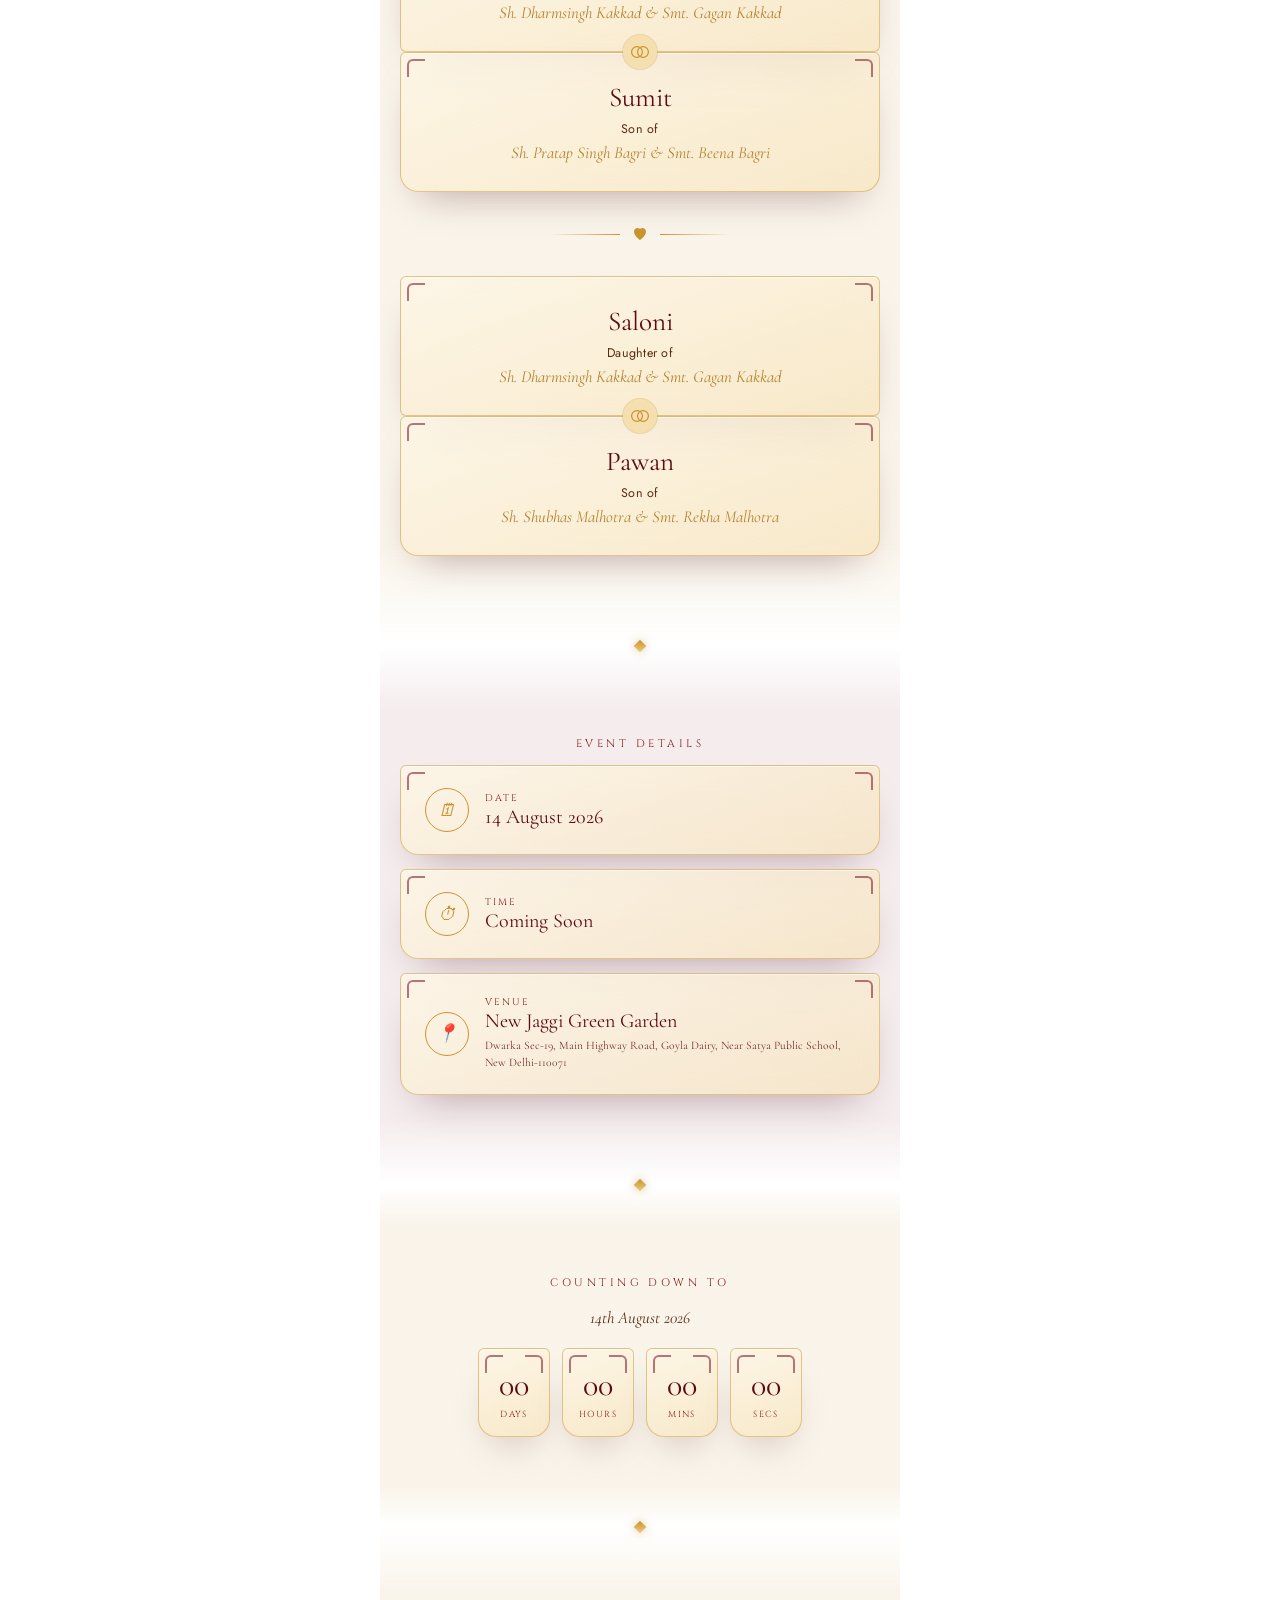
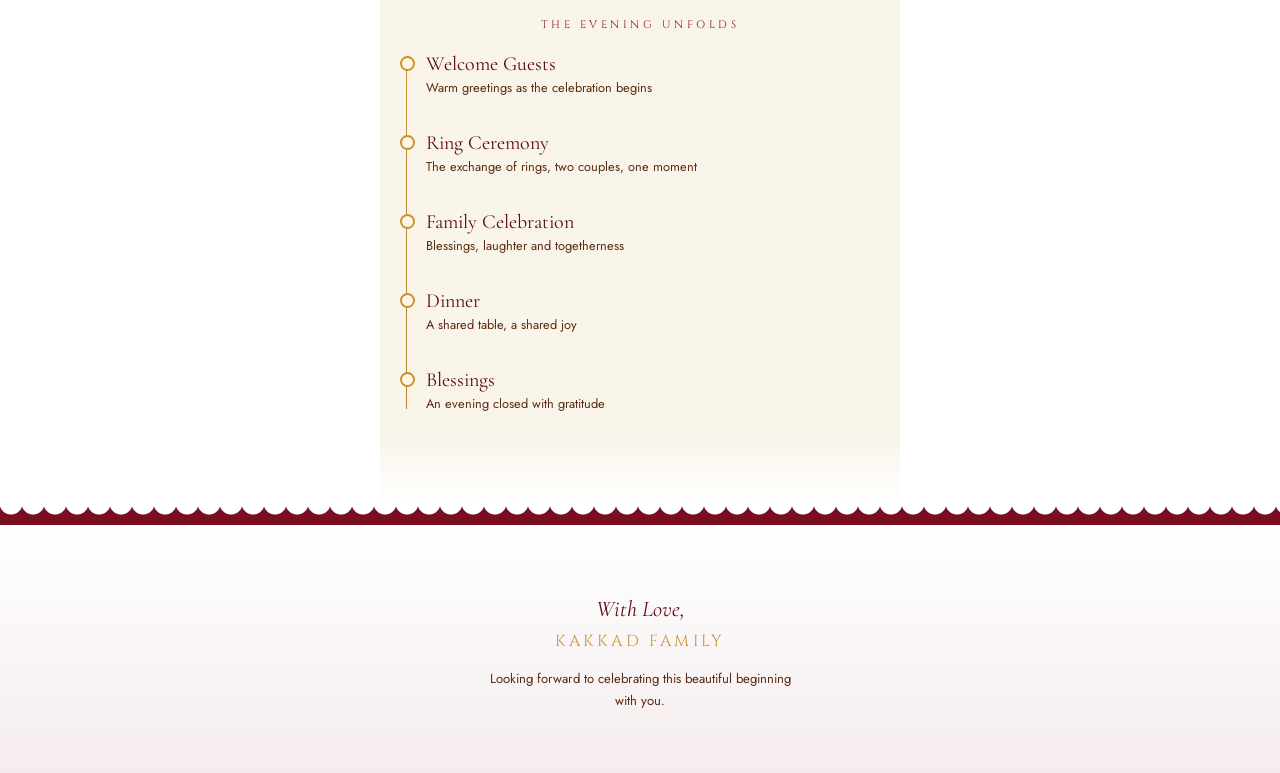
==== commit 7b555658: "Add files via upload" ====
--- a/index (1).html
+++ b/index (1).html
@@ -52,19 +52,22 @@
   color:var(--ink);
   overflow-x:hidden;
   -webkit-font-smoothing:antialiased;
-  background-image:url('bg-maroon-lotus.jpg');
-  background-size:cover;
-  background-position:center top;
-  background-repeat:no-repeat;
+  background:
+    radial-gradient(60% 40% at 15% 8%, rgba(122,13,30,.14), transparent 60%),
+    radial-gradient(50% 35% at 90% 18%, rgba(201,147,47,.20), transparent 60%),
+    radial-gradient(55% 40% at 85% 78%, rgba(122,13,30,.16), transparent 60%),
+    radial-gradient(60% 45% at 5% 85%, rgba(201,147,47,.16), transparent 60%),
+    linear-gradient(165deg, var(--ivory) 0%, var(--cream) 45%, #ecc98a 100%);
   background-attachment:fixed;
-  background-color:var(--maroon-deep);
-}
-/* Soft dark veil over the real photo background so text stays readable */
+}
+/* Jaali (carved lattice) texture, echoing a jharokha screen */
 body::before{
   content:'';
   position:fixed; inset:0; z-index:0; pointer-events:none;
-  background:
-    linear-gradient(180deg, rgba(20,3,7,.55) 0%, rgba(20,3,7,.28) 14%, rgba(253,246,230,.94) 30%, rgba(253,246,230,.97) 92%, rgba(20,3,7,.35) 100%);
+  opacity:.35;
+  background-image:
+    repeating-linear-gradient(45deg, rgba(122,13,30,.10) 0 2px, transparent 2px 22px),
+    repeating-linear-gradient(-45deg, rgba(201,147,47,.14) 0 2px, transparent 2px 22px);
 }
 img{max-width:100%; display:block;}
 section{position:relative; z-index:1; padding:90px 20px; max-width:520px; margin:0 auto;}
@@ -134,16 +137,17 @@
 ============================================================ */
 #intro{
   position:fixed; inset:0; z-index:100;
-  background-image:url('bg-red-lotus.jpg');
-  background-size:cover;
-  background-position:center;
+  background:
+    radial-gradient(120% 120% at 50% 20%, var(--forest-2) 0%, var(--forest) 60%, #200308 100%);
   display:flex; align-items:center; justify-content:center;
   transition:opacity 1.4s var(--ease), visibility 1.4s var(--ease);
 }
 #intro::before{
   content:'';
-  position:absolute; inset:0; pointer-events:none;
-  background:radial-gradient(120% 120% at 50% 20%, rgba(20,3,7,.35) 0%, rgba(20,3,7,.62) 60%, rgba(20,3,7,.85) 100%);
+  position:absolute; inset:0; pointer-events:none; opacity:.5;
+  background-image:
+    repeating-linear-gradient(45deg, rgba(212,175,55,.08) 0 2px, transparent 2px 26px),
+    repeating-linear-gradient(-45deg, rgba(212,175,55,.08) 0 2px, transparent 2px 26px);
 }
 #intro.hide{opacity:0; visibility:hidden; pointer-events:none;}
 .intro-inner{
@@ -652,7 +656,7 @@
     </div>
     <div class="detail-card glass reveal">
       <div class="detail-icon">📍</div>
-      <div><div class="label">Venue</div><div class="value">To Be Announced</div></div>
+      <div><div class="label">Venue</div><div class="value">New Jaggi Green Garden</div><div class="value" style="font-size:.72rem; font-weight:400; margin-top:4px; line-height:1.5; opacity:.85;">Dwarka Sec-19, Main Highway Road, Goyla Dairy, Near Satya Public School, New Delhi-110071</div></div>
     </div>
   </div>
 </section>
